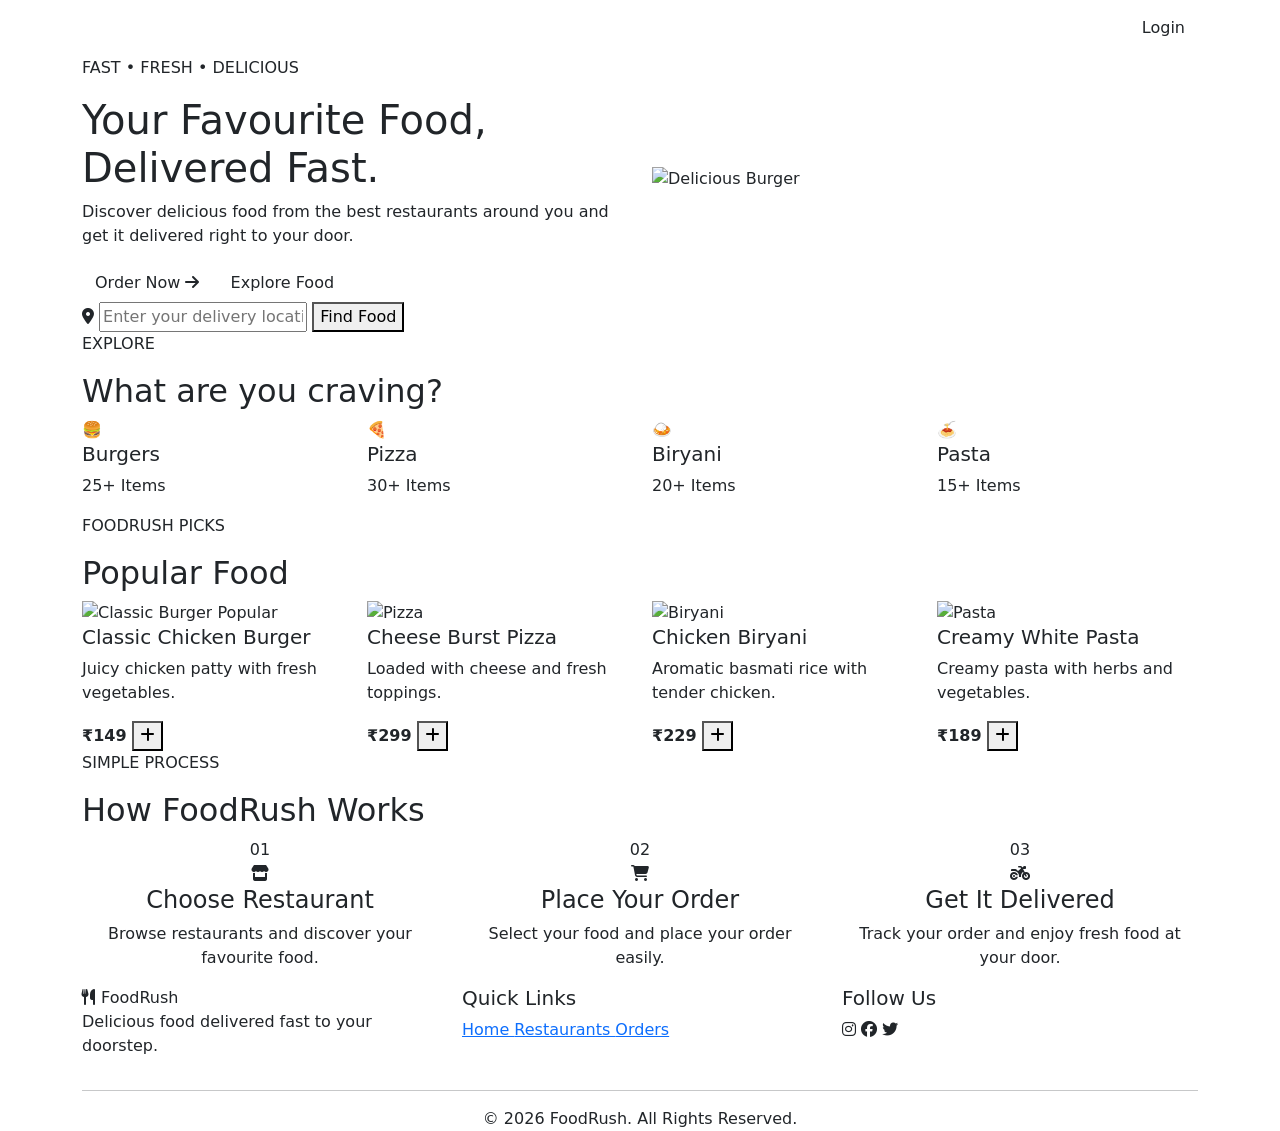
==== index.html @ 1110ac2a "All files are added" ====
<!DOCTYPE html>
<html lang="en">

<head>
    <meta charset="UTF-8">
    <meta name="viewport" content="width=device-width, initial-scale=1.0">

    <title>FoodRush - Online Food Ordering</title>

    <link
        href="https://cdn.jsdelivr.net/npm/bootstrap@5.3.3/dist/css/bootstrap.min.css"
        rel="stylesheet">

    <link
        rel="stylesheet"
        href="https://cdnjs.cloudflare.com/ajax/libs/font-awesome/6.5.2/css/all.min.css">

    <link rel="stylesheet" href="C:\Users\ELCOT\Desktop\f1\style.css">
</head>

<body>

<!-- NAVBAR -->

<nav class="navbar navbar-expand-lg navbar-dark food-navbar">

    <div class="container">

        <a class="navbar-brand food-logo" href="C:\Users\ELCOT\Desktop\f1\index.html">
            <i class="fa-solid fa-utensils"></i>
            Food<span>Rush</span>
        </a>

        <button
            class="navbar-toggler"
            type="button"
            data-bs-toggle="collapse"
            data-bs-target="#navbarNav">

            <span class="navbar-toggler-icon"></span>

        </button>

        <div class="collapse navbar-collapse" id="navbarNav">

            <ul class="navbar-nav ms-auto align-items-lg-center">

                <li class="nav-item">
                    <a class="nav-link active" href="C:\Users\ELCOT\Desktop\f1\index.html">
                        Home
                    </a>
                </li>

                <li class="nav-item">
                    <a class="nav-link" href="C:\Users\ELCOT\Desktop\f1\restaurant.html">
                        Restaurants
                    </a>
                </li>

                <li class="nav-item">
                    <a class="nav-link" href="C:\Users\ELCOT\Desktop\f1\orders.html">
                        Orders
                    </a>
                </li>

                <li class="nav-item">

                    <a class="nav-link cart-link" href="C:\Users\ELCOT\Desktop\f1\cart.html">

                        <i class="fa-solid fa-cart-shopping"></i>

                        <span class="cart-count">
                            0
                        </span>

                    </a>

                </li>

                <li class="nav-item ms-lg-3">

                    <a
                        class="btn login-btn"
                        href="C:\Users\ELCOT\Desktop\f1\login.html">

                        Login

                    </a>

                </li>

            </ul>

        </div>

    </div>

</nav>


<!-- HERO SECTION -->

<section class="hero-section">

    <div class="container">

        <div class="row align-items-center">

            <div class="col-lg-6">

                <div class="hero-content">

                    <p class="hero-small">
                        FAST • FRESH • DELICIOUS
                    </p>

                    <h1>
                        Your Favourite Food,
                        <span>Delivered Fast.</span>
                    </h1>

                    <p class="hero-text">
                        Discover delicious food from the best restaurants
                        around you and get it delivered right to your door.
                    </p>

                    <div class="hero-buttons">

                        <a
                            href="C:\Users\ELCOT\Desktop\f1\restaurant.html"
                            class="btn food-btn">

                            Order Now
                            <i class="fa-solid fa-arrow-right"></i>

                        </a>

                        <a
                            href="#popular"
                            class="btn explore-btn">

                            Explore Food

                        </a>

                    </div>

                </div>

            </div>


            <div class="col-lg-6">

                <div class="hero-image">

                    <img
                        src="C:\Users\ELCOT\Desktop\f1\burger.png"
                        alt="Delicious Burger">

                </div>

            </div>

        </div>

    </div>

</section>


<!-- SEARCH -->

<section class="search-section">

    <div class="container">

        <div class="search-box">

            <i class="fa-solid fa-location-dot"></i>

            <input
                type="text"
                placeholder="Enter your delivery location">

            <button>
                Find Food
            </button>

        </div>

    </div>

</section>


<!-- CATEGORIES -->

<section class="section-padding">

    <div class="container">

        <div class="section-heading">

            <p>
                EXPLORE
            </p>

            <h2>
                What are you craving?
            </h2>

        </div>


        <div class="row g-4">

            <div class="col-6 col-md-3">

                <div class="category-card">

                    <div class="category-icon">
                        🍔
                    </div>

                    <h5>
                        Burgers
                    </h5>

                    <p>
                        25+ Items
                    </p>

                </div>

            </div>


            <div class="col-6 col-md-3">

                <div class="category-card">

                    <div class="category-icon">
                        🍕
                    </div>

                    <h5>
                        Pizza
                    </h5>

                    <p>
                        30+ Items
                    </p>

                </div>

            </div>


            <div class="col-6 col-md-3">

                <div class="category-card">

                    <div class="category-icon">
                        🍛
                    </div>

                    <h5>
                        Biryani
                    </h5>

                    <p>
                        20+ Items
                    </p>

                </div>

            </div>


            <div class="col-6 col-md-3">

                <div class="category-card">

                    <div class="category-icon">
                        🍝
                    </div>

                    <h5>
                        Pasta
                    </h5>

                    <p>
                        15+ Items
                    </p>

                </div>

            </div>

        </div>

    </div>

</section>


<!-- POPULAR FOOD -->

<section
    class="section-padding popular-section"
    id="popular">

    <div class="container">

        <div class="section-heading">

            <p>
                FOODRUSH PICKS
            </p>

            <h2>
                Popular Food
            </h2>

        </div>


        <div class="row g-4">


            <!-- BURGER -->

            <div class="col-md-6 col-lg-3">

                <div class="food-card">

                    <div class="food-image">

                        <img
                            src="C:\Users\ELCOT\Desktop\f1\burger.png"
                            alt="Classic Burger">

                        <span class="food-badge">
                            Popular
                        </span>

                    </div>

                    <div class="food-info">

                        <h5>
                            Classic Chicken Burger
                        </h5>

                        <p>
                            Juicy chicken patty with fresh vegetables.
                        </p>

                        <div class="food-bottom">

                            <strong>
                                ₹149
                            </strong>

                            <button
                                class="add-cart"
                                onclick="addToCart('Classic Chicken Burger',149)">

                                <i class="fa-solid fa-plus"></i>

                            </button>

                        </div>

                    </div>

                </div>

            </div>


            <!-- PIZZA -->

            <div class="col-md-6 col-lg-3">

                <div class="food-card">

                    <div class="food-image">

                        <img
                            src="C:\Users\ELCOT\Desktop\f1\pizza.png"
                            alt="Pizza">

                    </div>

                    <div class="food-info">

                        <h5>
                            Cheese Burst Pizza
                        </h5>

                        <p>
                            Loaded with cheese and fresh toppings.
                        </p>

                        <div class="food-bottom">

                            <strong>
                                ₹299
                            </strong>

                            <button
                                class="add-cart"
                                onclick="addToCart('Cheese Burst Pizza',299)">

                                <i class="fa-solid fa-plus"></i>

                            </button>

                        </div>

                    </div>

                </div>

            </div>


            <!-- BIRYANI -->

            <div class="col-md-6 col-lg-3">

                <div class="food-card">

                    <div class="food-image">

                        <img
                            src="C:\Users\ELCOT\Desktop\f1\biriyani.png"
                            alt="Biryani">

                    </div>

                    <div class="food-info">

                        <h5>
                            Chicken Biryani
                        </h5>

                        <p>
                            Aromatic basmati rice with tender chicken.
                        </p>

                        <div class="food-bottom">

                            <strong>
                                ₹229
                            </strong>

                            <button
                                class="add-cart"
                                onclick="addToCart('Chicken Biryani',229)">

                                <i class="fa-solid fa-plus"></i>

                            </button>

                        </div>

                    </div>

                </div>

            </div>


            <!-- PASTA -->

            <div class="col-md-6 col-lg-3">

                <div class="food-card">

                    <div class="food-image">

                        <img
                            src="C:\Users\ELCOT\Desktop\f1\pasta.png"
                            alt="Pasta">

                    </div>

                    <div class="food-info">

                        <h5>
                            Creamy White Pasta
                        </h5>

                        <p>
                            Creamy pasta with herbs and vegetables.
                        </p>

                        <div class="food-bottom">

                            <strong>
                                ₹189
                            </strong>

                            <button
                                class="add-cart"
                                onclick="addToCart('Creamy White Pasta',189)">

                                <i class="fa-solid fa-plus"></i>

                            </button>

                        </div>

                    </div>

                </div>

            </div>

        </div>

    </div>

</section>


<!-- HOW IT WORKS -->

<section class="how-section">

    <div class="container">

        <div class="section-heading">

            <p>
                SIMPLE PROCESS
            </p>

            <h2>
                How FoodRush Works
            </h2>

        </div>


        <div class="row g-4 text-center">

            <div class="col-md-4">

                <div class="step-card">

                    <div class="step-number">
                        01
                    </div>

                    <i class="fa-solid fa-store"></i>

                    <h4>
                        Choose Restaurant
                    </h4>

                    <p>
                        Browse restaurants and discover your favourite food.
                    </p>

                </div>

            </div>


            <div class="col-md-4">

                <div class="step-card">

                    <div class="step-number">
                        02
                    </div>

                    <i class="fa-solid fa-cart-shopping"></i>

                    <h4>
                        Place Your Order
                    </h4>

                    <p>
                        Select your food and place your order easily.
                    </p>

                </div>

            </div>


            <div class="col-md-4">

                <div class="step-card">

                    <div class="step-number">
                        03
                    </div>

                    <i class="fa-solid fa-motorcycle"></i>

                    <h4>
                        Get It Delivered
                    </h4>

                    <p>
                        Track your order and enjoy fresh food at your door.
                    </p>

                </div>

            </div>

        </div>

    </div>

</section>


<!-- FOOTER -->

<footer class="footer">

    <div class="container">

        <div class="row">

            <div class="col-md-4">

                <div class="food-logo">
                    <i class="fa-solid fa-utensils"></i>
                    Food<span>Rush</span>
                </div>

                <p>
                    Delicious food delivered fast to your doorstep.
                </p>

            </div>


            <div class="col-md-4">

                <h5>
                    Quick Links
                </h5>

                <a href="C:\Users\ELCOT\Desktop\f1\index.html">
                    Home
                </a>

                <a href="C:\Users\ELCOT\Desktop\f1\restaurant.html">
                    Restaurants
                </a>

                <a href="C:\Users\ELCOT\Desktop\f1\orders.html">
                    Orders
                </a>

            </div>


            <div class="col-md-4">

                <h5>
                    Follow Us
                </h5>

                <div class="social-icons">

                    <i class="fa-brands fa-instagram"></i>
                    <i class="fa-brands fa-facebook"></i>
                    <i class="fa-brands fa-twitter"></i>

                </div>

            </div>

        </div>


        <hr>

        <p class="text-center mb-0">
            © 2026 FoodRush. All Rights Reserved.
        </p>

    </div>

</footer>


<script src="https://cdn.jsdelivr.net/npm/bootstrap@5.3.3/dist/js/bootstrap.bundle.min.js"></script>

<script src="C:\Users\ELCOT\Desktop\f1\script.js"></script>

</body>
</html>
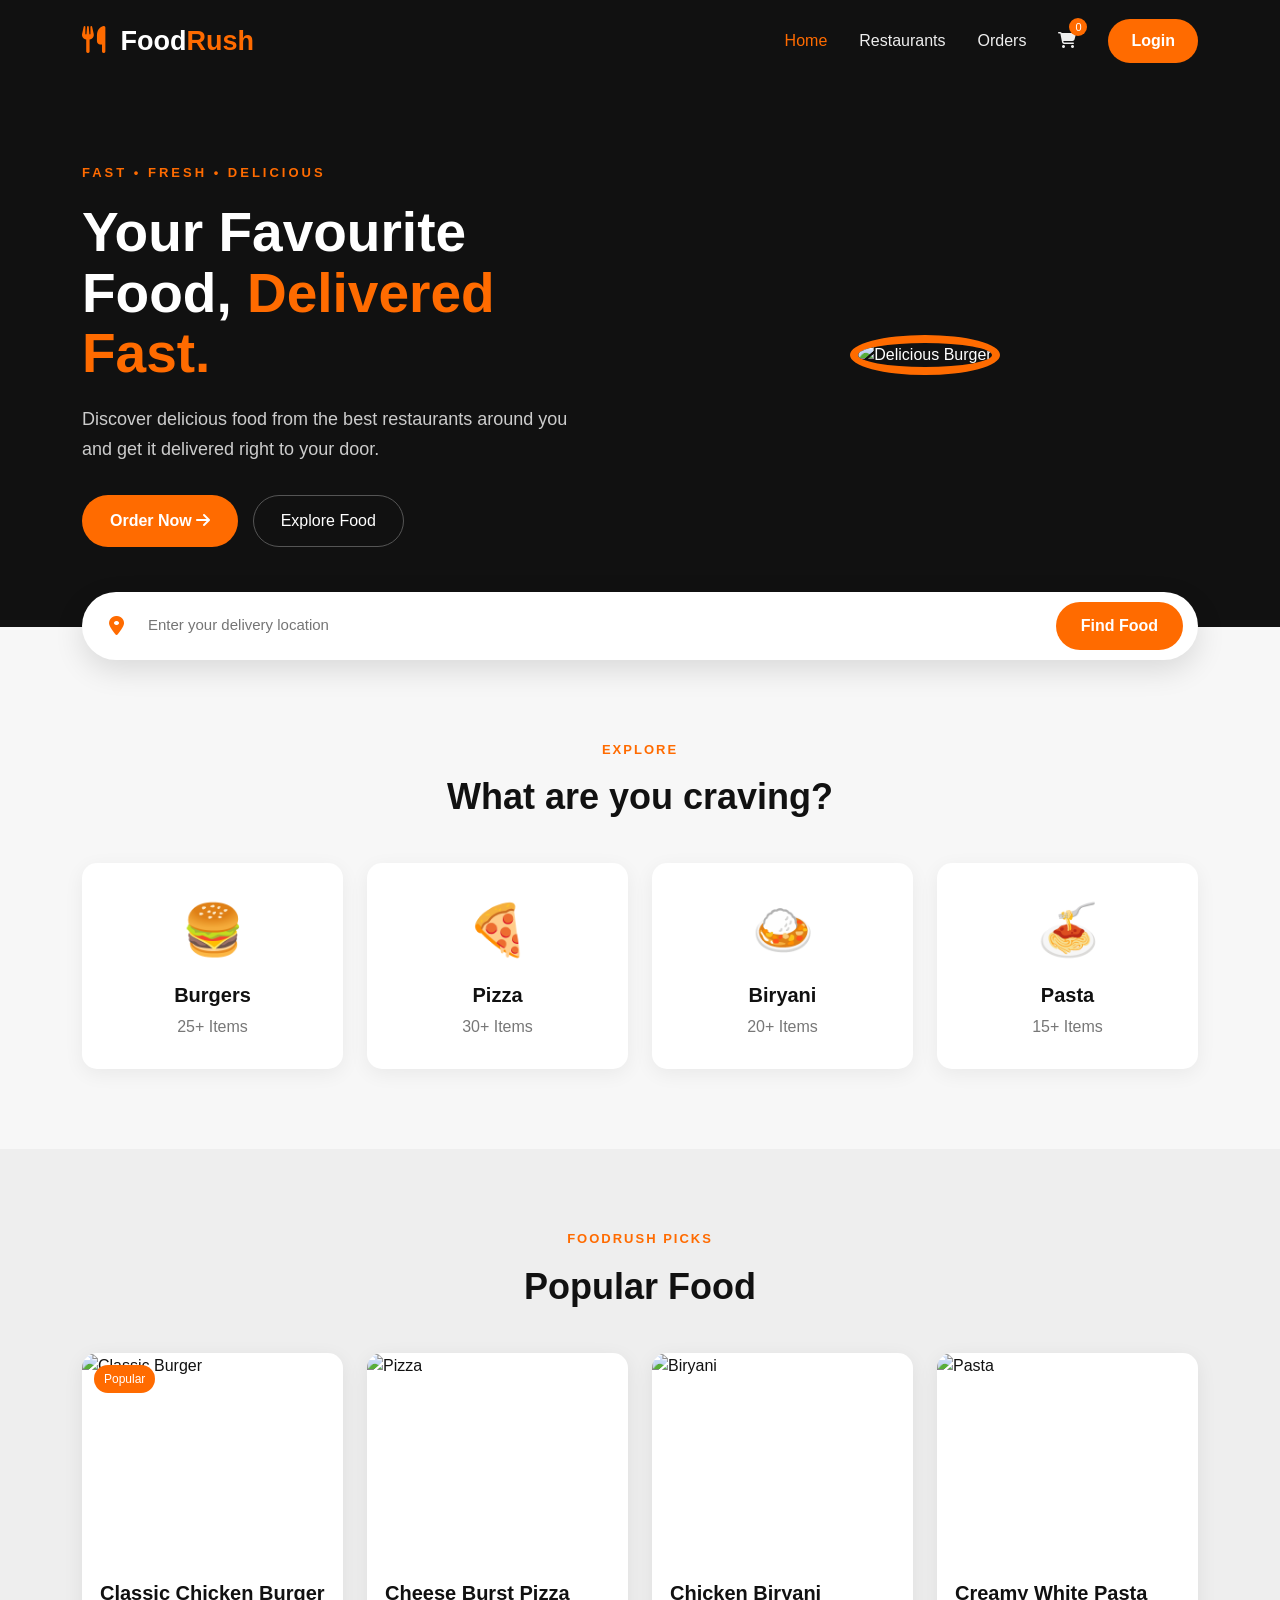
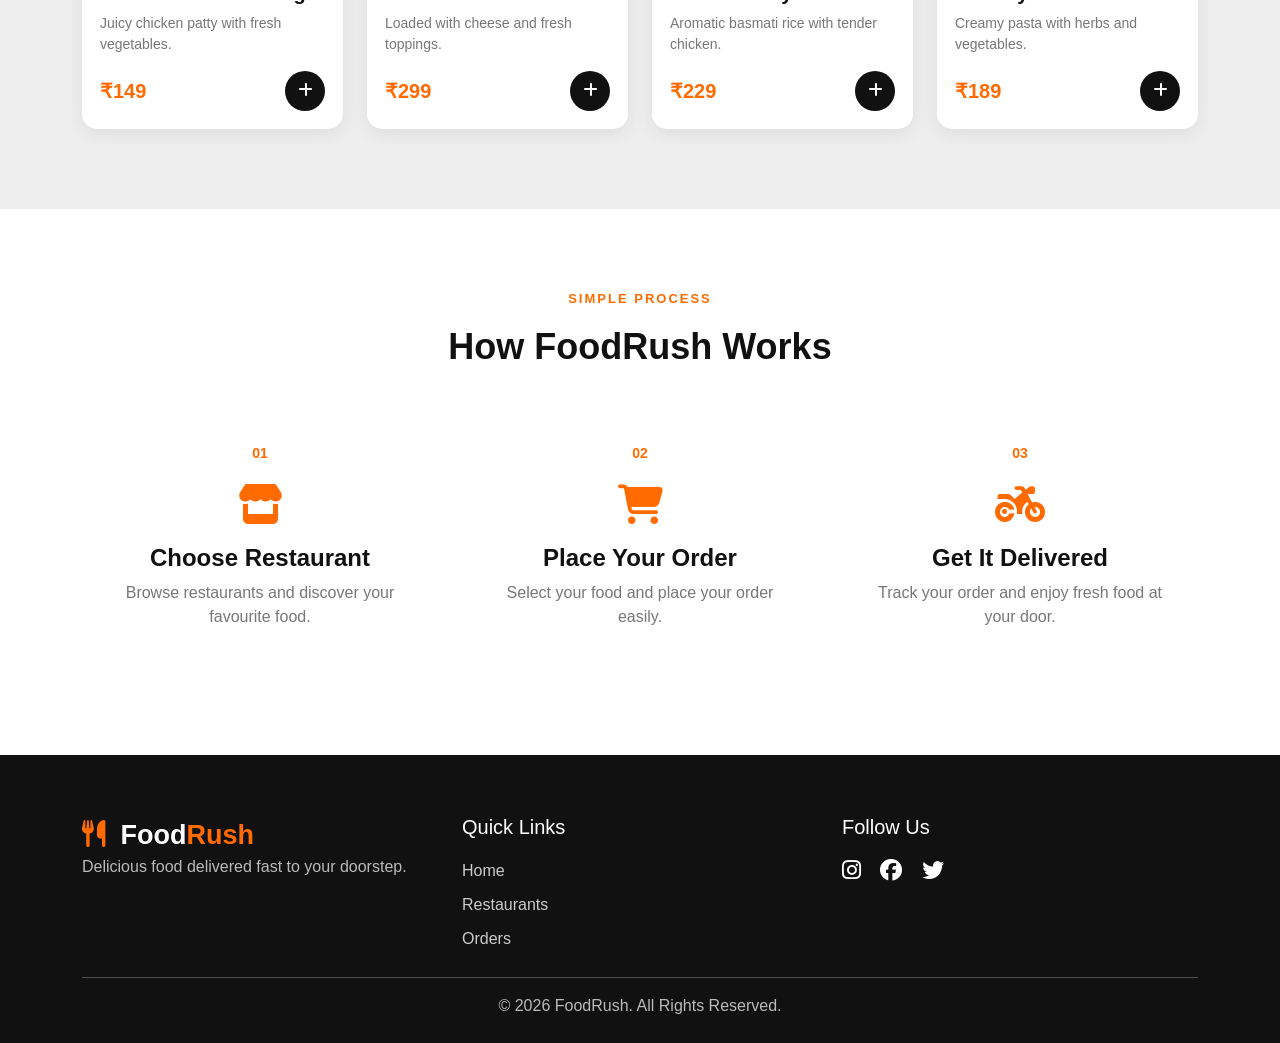
==== commit e7c76d28: "Files updated" ====
--- a/index.html
+++ b/index.html
@@ -15,7 +15,7 @@
         rel="stylesheet"
         href="https://cdnjs.cloudflare.com/ajax/libs/font-awesome/6.5.2/css/all.min.css">
 
-    <link rel="stylesheet" href="C:\Users\ELCOT\Desktop\f1\style.css">
+    <link rel="stylesheet" href="style.css">
 </head>
 
 <body>
@@ -26,7 +26,7 @@
 
     <div class="container">
 
-        <a class="navbar-brand food-logo" href="C:\Users\ELCOT\Desktop\f1\index.html">
+        <a class="navbar-brand food-logo" href="index.html">
             <i class="fa-solid fa-utensils"></i>
             Food<span>Rush</span>
         </a>
@@ -46,26 +46,26 @@
             <ul class="navbar-nav ms-auto align-items-lg-center">
 
                 <li class="nav-item">
-                    <a class="nav-link active" href="C:\Users\ELCOT\Desktop\f1\index.html">
+                    <a class="nav-link active" href="index.html">
                         Home
                     </a>
                 </li>
 
                 <li class="nav-item">
-                    <a class="nav-link" href="C:\Users\ELCOT\Desktop\f1\restaurant.html">
+                    <a class="nav-link" href="restaurant.html">
                         Restaurants
                     </a>
                 </li>
 
                 <li class="nav-item">
-                    <a class="nav-link" href="C:\Users\ELCOT\Desktop\f1\orders.html">
+                    <a class="nav-link" href="orders.html">
                         Orders
                     </a>
                 </li>
 
                 <li class="nav-item">
 
-                    <a class="nav-link cart-link" href="C:\Users\ELCOT\Desktop\f1\cart.html">
+                    <a class="nav-link cart-link" href="cart.html">
 
                         <i class="fa-solid fa-cart-shopping"></i>
 
@@ -81,7 +81,7 @@
 
                     <a
                         class="btn login-btn"
-                        href="C:\Users\ELCOT\Desktop\f1\login.html">
+                        href="login.html">
 
                         Login
 
@@ -127,7 +127,7 @@
                     <div class="hero-buttons">
 
                         <a
-                            href="C:\Users\ELCOT\Desktop\f1\restaurant.html"
+                            href="restaurant.html"
                             class="btn food-btn">
 
                             Order Now
@@ -155,7 +155,7 @@
                 <div class="hero-image">
 
                     <img
-                        src="C:\Users\ELCOT\Desktop\f1\burger.png"
+                        src="assets/burger.png"
                         alt="Delicious Burger">
 
                 </div>
@@ -338,7 +338,7 @@
                     <div class="food-image">
 
                         <img
-                            src="C:\Users\ELCOT\Desktop\f1\burger.png"
+                            src="assets/burger.png"
                             alt="Classic Burger">
 
                         <span class="food-badge">
@@ -389,7 +389,7 @@
                     <div class="food-image">
 
                         <img
-                            src="C:\Users\ELCOT\Desktop\f1\pizza.png"
+                            src="assets/pizza.png"
                             alt="Pizza">
 
                     </div>
@@ -436,7 +436,7 @@
                     <div class="food-image">
 
                         <img
-                            src="C:\Users\ELCOT\Desktop\f1\biriyani.png"
+                            src="assets/biriyani.png"
                             alt="Biryani">
 
                     </div>
@@ -483,7 +483,7 @@
                     <div class="food-image">
 
                         <img
-                            src="C:\Users\ELCOT\Desktop\f1\pasta.png"
+                            src="assets/pasta.png"
                             alt="Pasta">
 
                     </div>
@@ -651,15 +651,15 @@
                     Quick Links
                 </h5>
 
-                <a href="C:\Users\ELCOT\Desktop\f1\index.html">
+                <a href="index.html">
                     Home
                 </a>
 
-                <a href="C:\Users\ELCOT\Desktop\f1\restaurant.html">
+                <a href="restaurant.html">
                     Restaurants
                 </a>
 
-                <a href="C:\Users\ELCOT\Desktop\f1\orders.html">
+                <a href="orders.html">
                     Orders
                 </a>
 
@@ -698,7 +698,7 @@
 
 <script src="https://cdn.jsdelivr.net/npm/bootstrap@5.3.3/dist/js/bootstrap.bundle.min.js"></script>
 
-<script src="C:\Users\ELCOT\Desktop\f1\script.js"></script>
+<script src="script.js"></script>
 
 </body>
 </html>
--- a/style.css
+++ b/style.css
@@ -0,0 +1,527 @@
+* {
+    margin: 0;
+    padding: 0;
+    box-sizing: border-box;
+}
+
+:root {
+    --orange: #ff6b00;
+    --orange-light: #ff8a00;
+    --black: #111111;
+    --dark: #1b1b1b;
+    --white: #ffffff;
+    --light: #f7f7f7;
+    --gray: #777777;
+}
+
+body {
+    font-family: Arial, Helvetica, sans-serif;
+    background: var(--light);
+    color: var(--black);
+}
+
+
+/* =========================
+   NAVBAR
+========================= */
+
+.food-navbar {
+    background: #111111;
+    padding: 16px 0;
+}
+
+.food-logo {
+    font-size: 27px;
+    font-weight: 800;
+    color: white !important;
+    text-decoration: none;
+}
+
+.food-logo i {
+    color: var(--orange);
+    margin-right: 7px;
+}
+
+.food-logo span {
+    color: var(--orange);
+}
+
+.navbar-nav .nav-link {
+    color: #eeeeee !important;
+    margin: 0 8px;
+    font-weight: 500;
+    transition: 0.3s;
+}
+
+.navbar-nav .nav-link:hover,
+.navbar-nav .nav-link.active {
+    color: var(--orange) !important;
+}
+
+.login-btn {
+    background: var(--orange);
+    color: white;
+    border-radius: 25px;
+    padding: 9px 22px;
+    font-weight: 600;
+}
+
+.login-btn:hover {
+    background: white;
+    color: var(--orange);
+}
+
+.cart-link {
+    position: relative;
+}
+
+.cart-count {
+    position: absolute;
+    top: -3px;
+    right: -3px;
+
+    background: var(--orange);
+    color: white;
+
+    width: 18px;
+    height: 18px;
+
+    border-radius: 50%;
+
+    font-size: 11px;
+
+    display: flex;
+    justify-content: center;
+    align-items: center;
+}
+
+
+/* =========================
+   HERO
+========================= */
+
+.hero-section {
+    background: #111111;
+    color: white;
+    padding: 80px 0;
+}
+
+.hero-content {
+    padding-right: 30px;
+}
+
+.hero-small {
+    color: var(--orange);
+    font-weight: bold;
+    letter-spacing: 3px;
+    font-size: 13px;
+}
+
+.hero-content h1 {
+    font-size: 55px;
+    font-weight: 800;
+    line-height: 1.1;
+    margin: 20px 0;
+}
+
+.hero-content h1 span {
+    color: var(--orange);
+}
+
+.hero-text {
+    color: #cccccc;
+    font-size: 18px;
+    line-height: 1.7;
+    max-width: 550px;
+}
+
+.hero-buttons {
+    margin-top: 30px;
+}
+
+.food-btn {
+    background: var(--orange);
+    color: white;
+    padding: 13px 27px;
+    border-radius: 30px;
+    font-weight: bold;
+    margin-right: 10px;
+}
+
+.food-btn:hover {
+    background: white;
+    color: var(--orange);
+}
+
+.explore-btn {
+    border: 1px solid #555;
+    color: white;
+    padding: 13px 27px;
+    border-radius: 30px;
+}
+
+.explore-btn:hover {
+    background: var(--orange);
+    border-color: var(--orange);
+    color: white;
+}
+
+.hero-image {
+    text-align: center;
+}
+
+.hero-image img {
+    width: 90%;
+    max-width: 500px;
+    height: 430px;
+    object-fit: cover;
+    border-radius: 50%;
+    border: 8px solid var(--orange);
+}
+
+
+/* =========================
+   SEARCH
+========================= */
+
+.search-section {
+    margin-top: -35px;
+}
+
+.search-box {
+    background: white;
+    box-shadow: 0 10px 30px rgba(0,0,0,0.12);
+
+    border-radius: 50px;
+
+    padding: 10px 15px;
+
+    display: flex;
+    align-items: center;
+}
+
+.search-box i {
+    color: var(--orange);
+    font-size: 20px;
+    margin: 0 12px;
+}
+
+.search-box input {
+    flex: 1;
+
+    border: none;
+    outline: none;
+
+    padding: 12px;
+
+    font-size: 15px;
+}
+
+.search-box button {
+    background: var(--orange);
+    color: white;
+
+    border: none;
+
+    padding: 12px 25px;
+
+    border-radius: 30px;
+
+    font-weight: bold;
+}
+
+
+/* =========================
+   COMMON SECTION
+========================= */
+
+.section-padding {
+    padding: 80px 0;
+}
+
+.section-heading {
+    text-align: center;
+    margin-bottom: 45px;
+}
+
+.section-heading p {
+    color: var(--orange);
+    font-weight: bold;
+    letter-spacing: 2px;
+    font-size: 13px;
+}
+
+.section-heading h2 {
+    font-size: 36px;
+    font-weight: 800;
+}
+
+
+/* =========================
+   CATEGORY
+========================= */
+
+.category-card {
+    background: white;
+
+    text-align: center;
+
+    padding: 30px 15px;
+
+    border-radius: 15px;
+
+    box-shadow: 0 5px 20px rgba(0,0,0,0.06);
+
+    transition: 0.3s;
+
+    cursor: pointer;
+}
+
+.category-card:hover {
+    transform: translateY(-8px);
+    box-shadow: 0 10px 30px rgba(0,0,0,0.12);
+}
+
+.category-icon {
+    font-size: 50px;
+    margin-bottom: 15px;
+}
+
+.category-card h5 {
+    font-weight: 700;
+}
+
+.category-card p {
+    color: var(--gray);
+    margin: 0;
+}
+
+
+/* =========================
+   FOOD CARDS
+========================= */
+
+.popular-section {
+    background: #eeeeee;
+}
+
+.food-card {
+    background: white;
+
+    border-radius: 15px;
+
+    overflow: hidden;
+
+    box-shadow: 0 5px 20px rgba(0,0,0,0.07);
+
+    transition: 0.3s;
+}
+
+.food-card:hover {
+    transform: translateY(-7px);
+}
+
+.food-image {
+    height: 210px;
+    position: relative;
+}
+
+.food-image img {
+    width: 100%;
+    height: 100%;
+    object-fit: cover;
+}
+
+.food-badge {
+    position: absolute;
+
+    top: 12px;
+    left: 12px;
+
+    background: var(--orange);
+    color: white;
+
+    padding: 5px 10px;
+
+    border-radius: 15px;
+
+    font-size: 12px;
+}
+
+.food-info {
+    padding: 18px;
+}
+
+.food-info h5 {
+    font-weight: 700;
+}
+
+.food-info p {
+    color: var(--gray);
+    font-size: 14px;
+    min-height: 42px;
+}
+
+.food-bottom {
+    display: flex;
+    justify-content: space-between;
+    align-items: center;
+}
+
+.food-bottom strong {
+    font-size: 20px;
+    color: var(--orange);
+}
+
+.add-cart {
+    width: 40px;
+    height: 40px;
+
+    border-radius: 50%;
+
+    border: none;
+
+    background: var(--black);
+    color: white;
+
+    transition: 0.3s;
+}
+
+.add-cart:hover {
+    background: var(--orange);
+}
+
+
+/* =========================
+   HOW IT WORKS
+========================= */
+
+.how-section {
+    padding: 80px 0;
+    background: white;
+}
+
+.step-card {
+    padding: 30px;
+    position: relative;
+}
+
+.step-card i {
+    color: var(--orange);
+    font-size: 40px;
+    margin: 20px 0;
+}
+
+.step-card h4 {
+    font-weight: 700;
+}
+
+.step-card p {
+    color: var(--gray);
+}
+
+.step-number {
+    font-size: 14px;
+    font-weight: bold;
+    color: var(--orange);
+}
+
+
+/* =========================
+   FOOTER
+========================= */
+
+.footer {
+    background: #111111;
+    color: white;
+    padding: 60px 0 25px;
+}
+
+.footer h5 {
+    margin-bottom: 20px;
+}
+
+.footer a {
+    display: block;
+    color: #cccccc;
+    text-decoration: none;
+    margin-bottom: 10px;
+}
+
+.footer a:hover {
+    color: var(--orange);
+}
+
+.footer p {
+    color: #bbbbbb;
+}
+
+.social-icons i {
+    font-size: 22px;
+    margin-right: 15px;
+    cursor: pointer;
+}
+
+.social-icons i:hover {
+    color: var(--orange);
+}
+
+
+/* =========================
+   RESPONSIVE
+========================= */
+
+@media (max-width: 991px) {
+
+    .hero-content {
+        text-align: center;
+        padding: 0;
+    }
+
+    .hero-content h1 {
+        font-size: 42px;
+    }
+
+    .hero-text {
+        margin: auto;
+    }
+
+    .hero-image {
+        margin-top: 50px;
+    }
+
+}
+
+@media (max-width: 576px) {
+
+    .hero-section {
+        padding: 55px 0;
+    }
+
+    .hero-content h1 {
+        font-size: 36px;
+    }
+
+    .hero-buttons {
+        display: flex;
+        flex-direction: column;
+        gap: 12px;
+    }
+
+    .food-btn {
+        margin: 0;
+    }
+
+    .hero-image img {
+        height: 300px;
+    }
+
+    .search-box {
+        border-radius: 15px;
+    }
+
+    .search-box button {
+        padding: 10px 15px;
+    }
+
+}
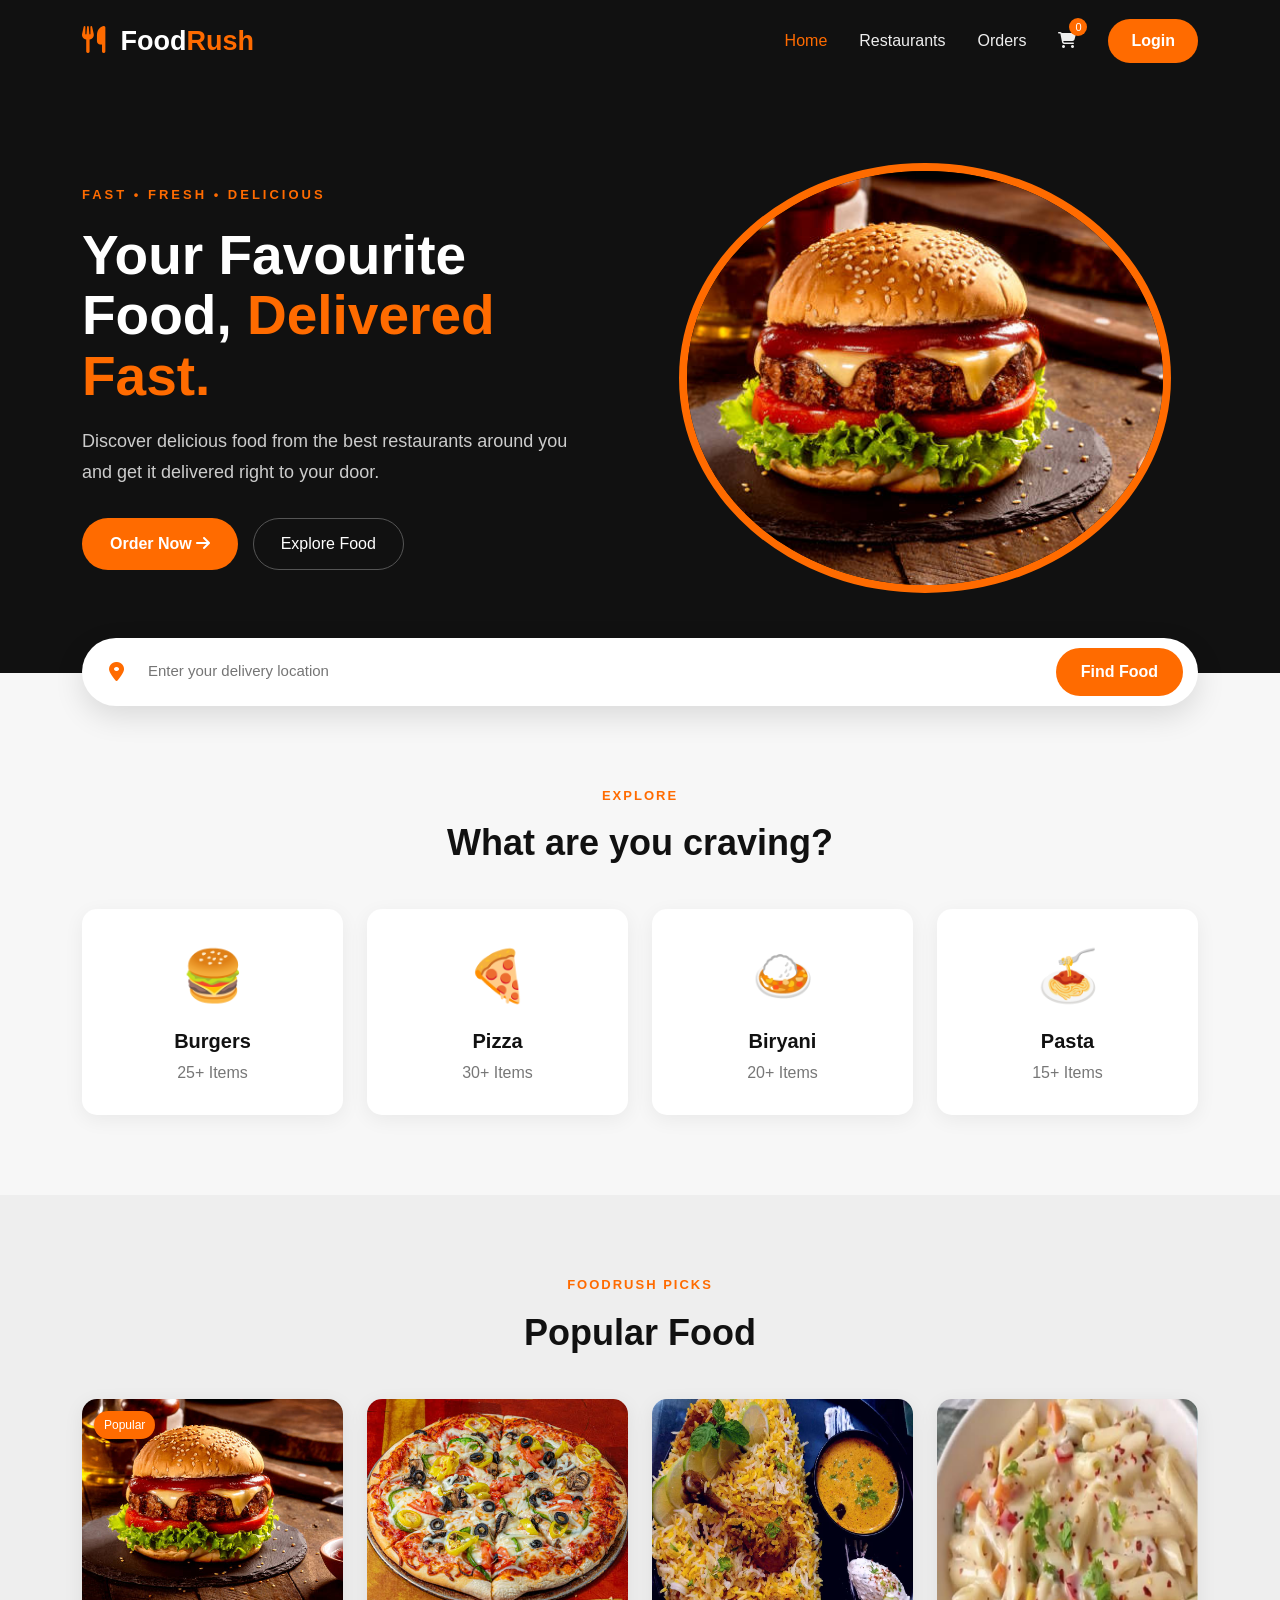
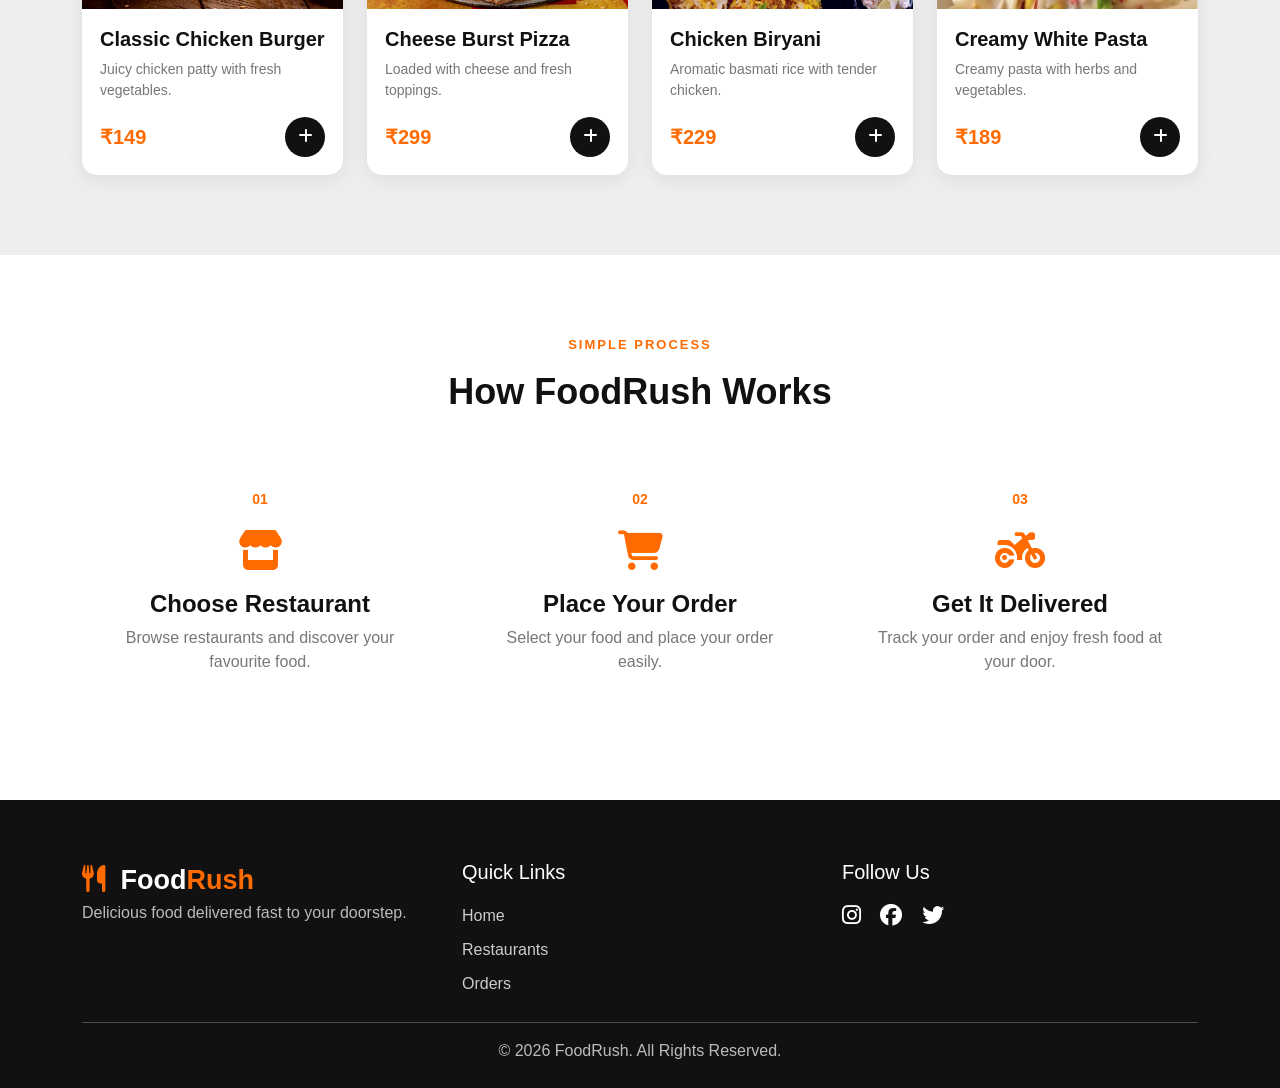
==== commit 61a6c74a: "Files cahnged for deployment." ====
--- a/index.html
+++ b/index.html
@@ -155,7 +155,7 @@
                 <div class="hero-image">
 
                     <img
-                        src="assets/burger.png"
+                        src="burger.png"
                         alt="Delicious Burger">
 
                 </div>
@@ -338,7 +338,7 @@
                     <div class="food-image">
 
                         <img
-                            src="assets/burger.png"
+                            src="burger.png"
                             alt="Classic Burger">
 
                         <span class="food-badge">
@@ -389,7 +389,7 @@
                     <div class="food-image">
 
                         <img
-                            src="assets/pizza.png"
+                            src="pizza.png"
                             alt="Pizza">
 
                     </div>
@@ -436,7 +436,7 @@
                     <div class="food-image">
 
                         <img
-                            src="assets/biriyani.png"
+                            src="biriyani.png"
                             alt="Biryani">
 
                     </div>
@@ -483,7 +483,7 @@
                     <div class="food-image">
 
                         <img
-                            src="assets/pasta.png"
+                            src="pasta.png"
                             alt="Pasta">
 
                     </div>
